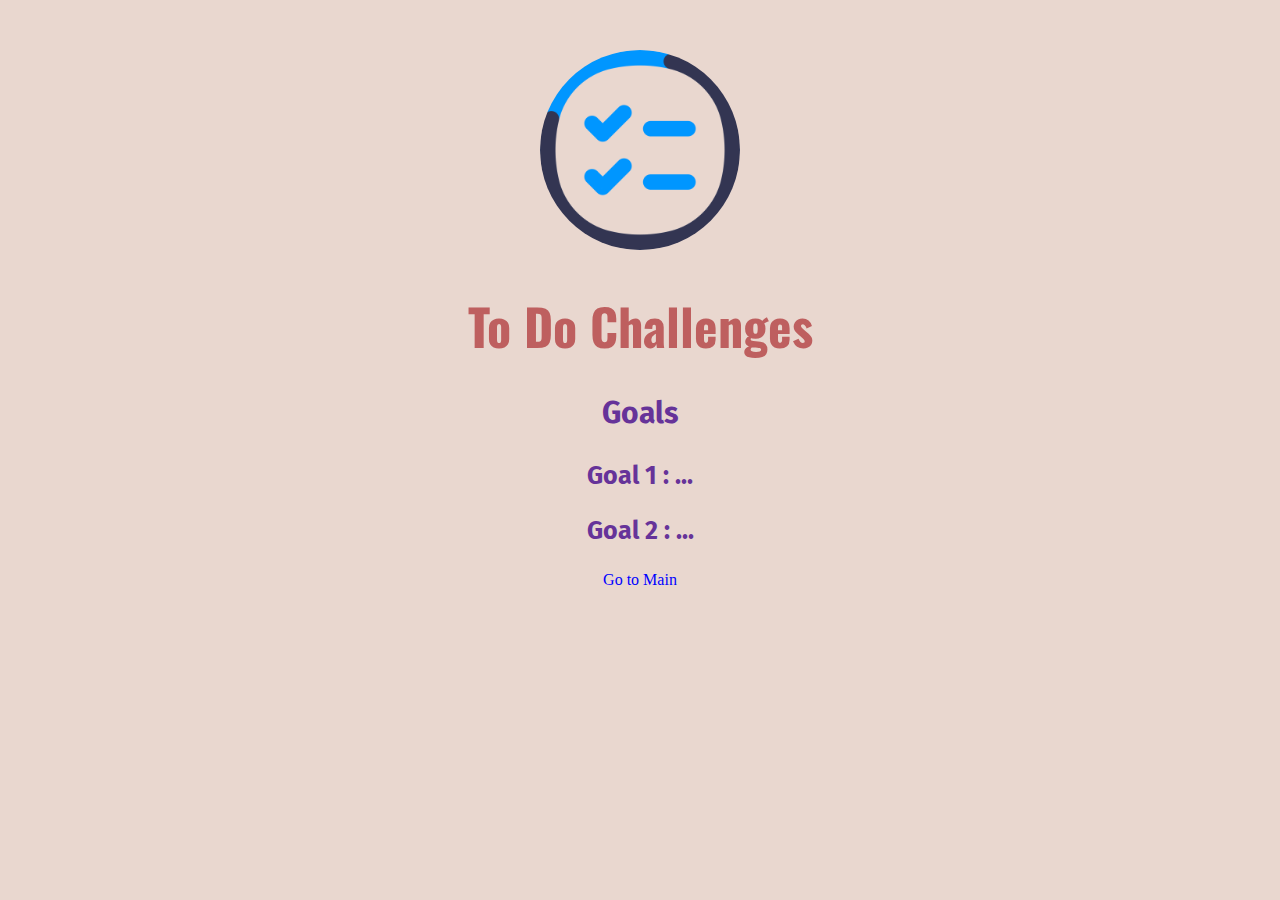
==== full-week.html @ af149109 "Day 5" ====
<!DOCTYPE html>
<html lang="en">
    <head>
        <meta charset="UTF-8" />
        <title>My Upcoming Challenges</title>
        <link rel="stylesheet" href="./css/shared.css">
        <link rel="stylesheet" href="./css/full-week.css" />
        <!-- font -->
        <link rel="preconnect" href="https://fonts.googleapis.com" />
        <link rel="preconnect" href="https://fonts.gstatic.com" crossorigin />
        <link
            href="https://fonts.googleapis.com/css2?family=Fira+Sans:ital,wght@0,100;0,200;0,300;0,400;0,500;0,600;0,700;0,800;0,900;1,100;1,200;1,300;1,400;1,500;1,600;1,700;1,800;1,900&family=Oswald:wght@200..700&display=swap"
            rel="stylesheet"
        />
    </head>
    <body>
        <img src="./images/todo.png" alt="todo icon" />
        <h1>To Do Challenges</h1>
        <p id="goals">Goals</p>
        <p>Goal 1 : ...</p>
        <p>Goal 2 : ...</p>
        <a href="./index.html">Go to Main</a>
    </body>
</html>
---- css/shared.css ----
/* share.css */

body {
    text-align: center;
    background-color: rgb(233, 215, 207);
    margin: 50px;
}


img {
    width: 200px;
    height: 200px;
    border-radius: 50%;    
}

h1 {
    font-family: sans-serif;
    color: rgb(73, 73, 73);
    font-family: "danfo", serif;
    font-size: 50px;
}

p {
    font-family: sans-serif;
    color: rgb(0, 0, 0);
}

a{
    color: blue;
    text-decoration: none;
}

a:hover {
    text-decoration: underline;
    color: red;
}
---- css/full-week.css ----
/* full-week.html css */

h1 {
    font-size: 50px;
    color: rgb(190, 95, 95);
    font-family: "Oswald", sans-serif;
}

p {
    font-size: 25px;
    font-weight: bold;
    font-family: "Fira Sans", sans-serif;
    color: rebeccapurple;
}

#goals {
    font-size: 30px;
    font-weight: bold;
}
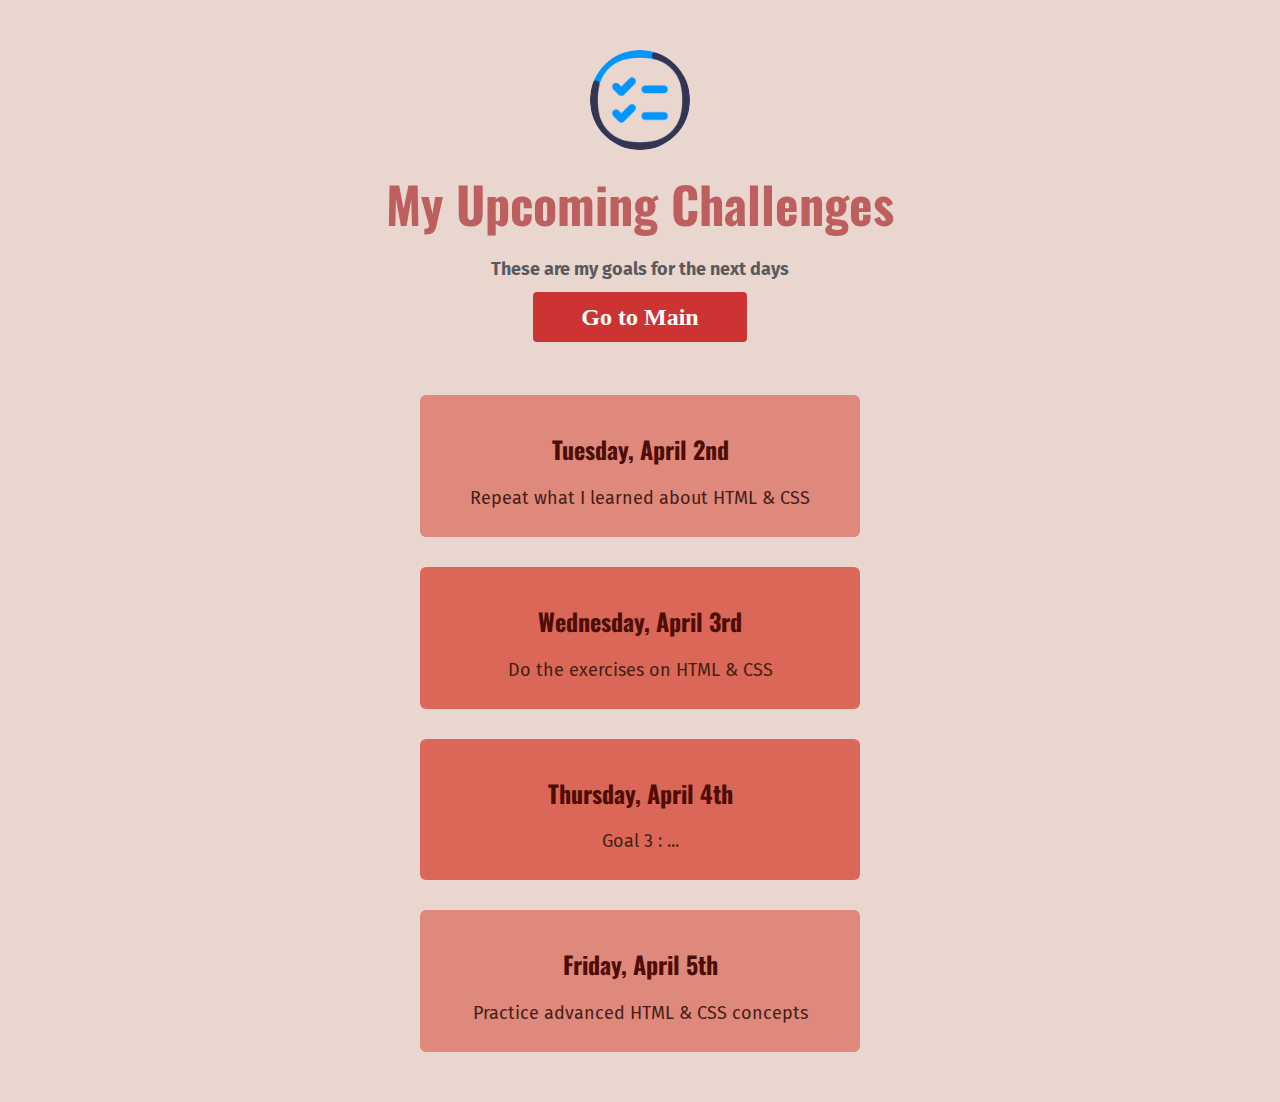
==== commit 9dd3362a: "Day 6 7" ====
--- a/full-week.html
+++ b/full-week.html
@@ -3,7 +3,7 @@
     <head>
         <meta charset="UTF-8" />
         <title>My Upcoming Challenges</title>
-        <link rel="stylesheet" href="./css/shared.css">
+        <link rel="stylesheet" href="./css/shared.css" />
         <link rel="stylesheet" href="./css/full-week.css" />
         <!-- font -->
         <link rel="preconnect" href="https://fonts.googleapis.com" />
@@ -14,11 +14,31 @@
         />
     </head>
     <body>
-        <img src="./images/todo.png" alt="todo icon" />
-        <h1>To Do Challenges</h1>
-        <p id="goals">Goals</p>
-        <p>Goal 1 : ...</p>
-        <p>Goal 2 : ...</p>
-        <a href="./index.html">Go to Main</a>
+        <header>
+            <img src="./images/todo.png" alt="todo icon" />
+            <h1>My Upcoming Challenges</h1>
+            <p>These are my goals for the next days</p>
+            <a href="./index.html">Go to Main</a>
+        </header>
+        <main>
+            <ol>
+                <li>
+                    <h2>Tuesday, April 2nd</h2>
+                    <p>Repeat what I learned about HTML & CSS</p>
+                </li>
+                <li class="highlight-goal">
+                    <h2>Wednesday, April 3rd</h2>
+                    <p>Do the exercises on HTML & CSS</p>
+                </li>
+                <li class="highlight-goal">
+                    <h2>Thursday, April 4th</h2>
+                    <p>Goal 3 : ...</p>
+                </li>
+                <li>
+                    <h2>Friday, April 5th</h2>
+                    <p>Practice advanced HTML & CSS concepts</p>
+                </li>
+            </ol>
+        </main>
     </body>
 </html>
--- a/css/shared.css
+++ b/css/shared.css
@@ -8,8 +8,8 @@
 
 
 img {
-    width: 200px;
-    height: 200px;
+    width: 100px;
+    height: 100px;
     border-radius: 50%;    
 }
 
@@ -26,8 +26,9 @@
 }
 
 a{
-    color: blue;
+    color: rgb(157, 157, 224);
     text-decoration: none;
+    margin: 10px;
 }
 
 a:hover {
--- a/css/full-week.css
+++ b/css/full-week.css
@@ -1,19 +1,69 @@
 /* full-week.html css */
+
+header {
+    margin-bottom: 64px;
+}
 
 h1 {
     font-size: 50px;
     color: rgb(190, 95, 95);
     font-family: "Oswald", sans-serif;
+    margin: 12px 0;
 }
 
 p {
-    font-size: 25px;
+    font-size: 18px;
     font-weight: bold;
     font-family: "Fira Sans", sans-serif;
-    color: rebeccapurple;
+    color: rgb(92, 89, 94);
 }
 
-#goals {
-    font-size: 30px;
+header p {
+    margin-bottom: 24px;
+}
+
+ol {
+    list-style-type: none;
+    color: rgb(251, 255, 0);
+    width: 500px;
+    margin: 36px auto 0 auto;
+    padding: 0;
+}
+
+li {
+    margin: 30px;
+    padding: 16px;
+    list-style-type: none;
+    background-color: rgb(223, 136, 124);
+    border-radius: 6px;
+}
+
+a {
+    padding: 12px 48px;
+/*     border: 8px solid rgb(215, 174, 193); */
+    font-size: 24px;
+    color: white;
     font-weight: bold;
+    border-radius: 4px;
+    background-color: rgb(205, 51, 51);
+}
+
+a:hover {
+    text-decoration: none;
+    background-color: rgb(150, 63, 63);
+}
+
+h2 {
+    color: rgb(78, 13, 5);
+    font-family: 'Oswald', sans-serif;
+}
+
+main p {
+    margin: 12px;
+    color: rgb(71, 29, 22);
+    font-weight: normal;
+}
+
+.highlight-goal {
+    background-color: rgb(218, 103, 87);
 }